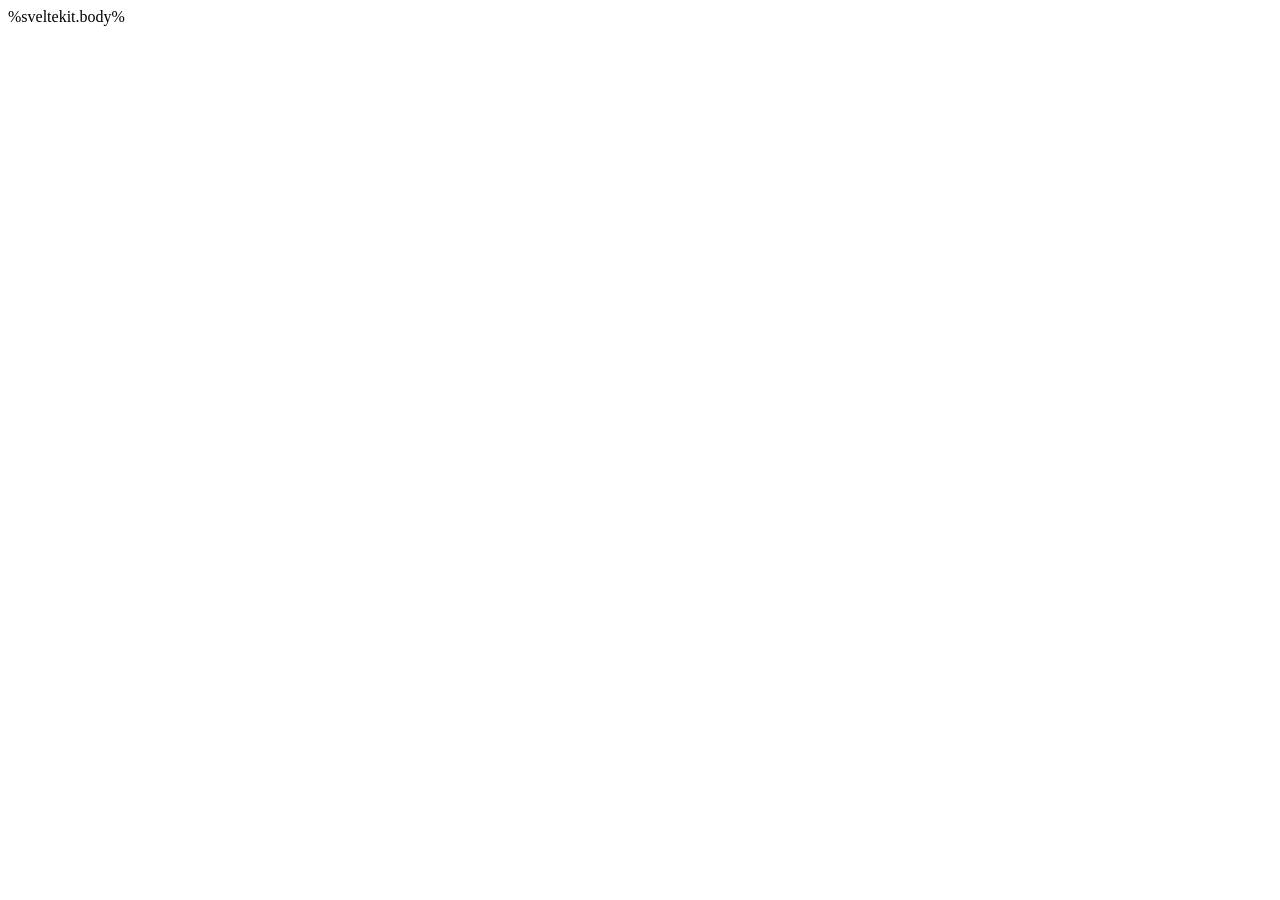
==== index.html @ 36b9b601 "Remove sveltekit.head placeholder from index.html Removed the placeholder for sveltekit.head in the " ====
<!doctype html>
<html lang="en" data-theme="dark">
	<head>
		<meta charset="utf-8" />
		<link rel="icon" href="%sveltekit.assets%/favicon.png" />
		<link rel="manifest" href="%sveltekit.assets%/manifest.webmanifest" />
		<link rel="apple-touch-icon" href="%sveltekit.assets%/favicon.png" />
		<meta name="apple-mobile-web-app-capable" content="yes" />
		<meta name="mobile-web-app-capable" content="yes" />
		<meta name="apple-mobile-web-app-status-bar-style" content="black-translucent" />
	</head>
	<body data-sveltekit-preload-data="off">
		<div style="display: contents">%sveltekit.body%</div>
	</body>
</html>
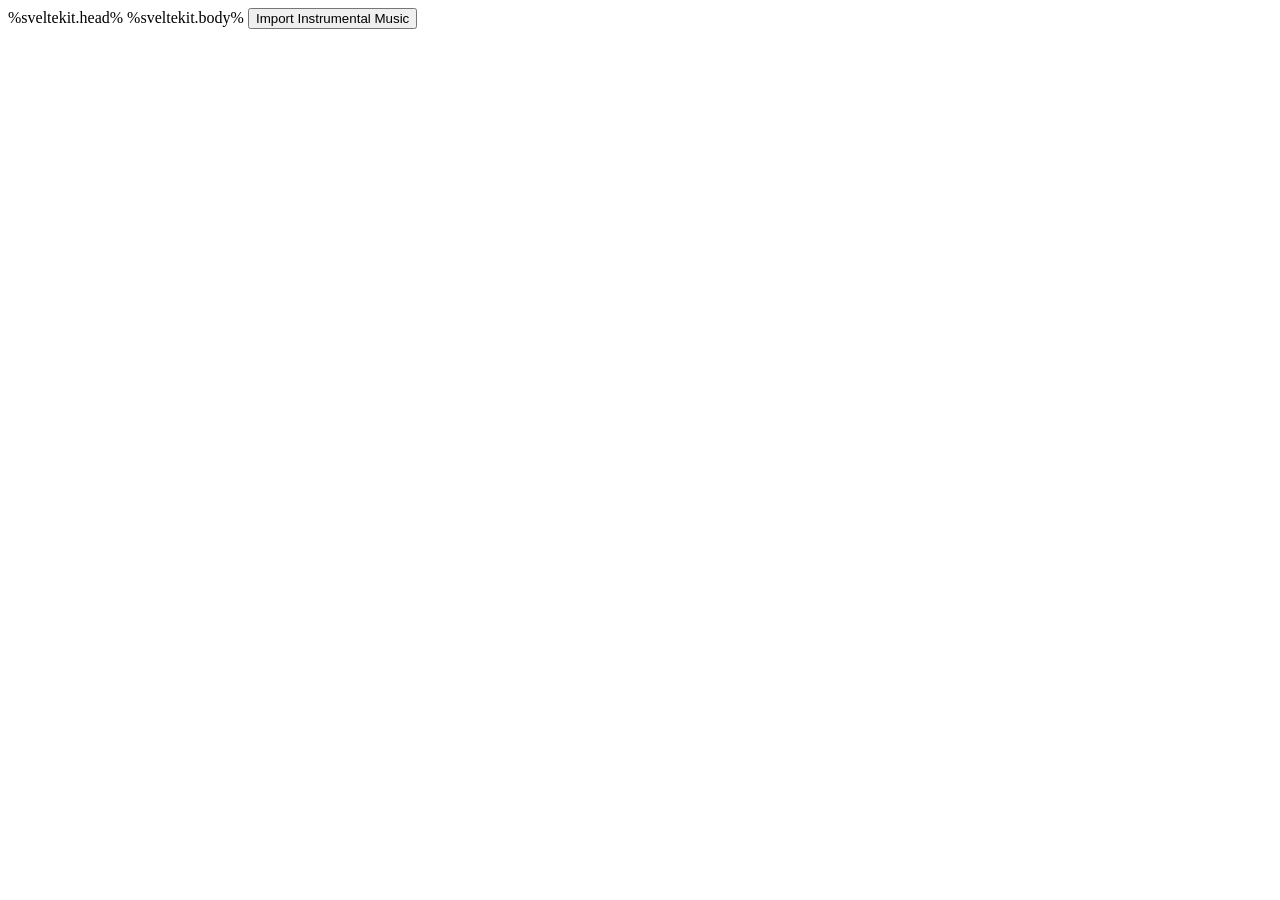
==== commit 0e24ffd7: "Add import functionality for instrumental music Added file input and button for importing instrument" ====
--- a/index.html
+++ b/index.html
@@ -8,8 +8,23 @@
 		<meta name="apple-mobile-web-app-capable" content="yes" />
 		<meta name="mobile-web-app-capable" content="yes" />
 		<meta name="apple-mobile-web-app-status-bar-style" content="black-translucent" />
+		%sveltekit.head%
 	</head>
 	<body data-sveltekit-preload-data="off">
 		<div style="display: contents">%sveltekit.body%</div>
+
+		<!-- Eklenen kısım -->
+		<input
+			type="file"
+			id="import-instrumental-input"
+			accept="audio/*"
+			style="display: none"
+		/>
+		<button
+			type="button"
+			onclick="document.getElementById('import-instrumental-input').click()"
+		>
+			Import Instrumental Music
+		</button>
 	</body>
 </html>
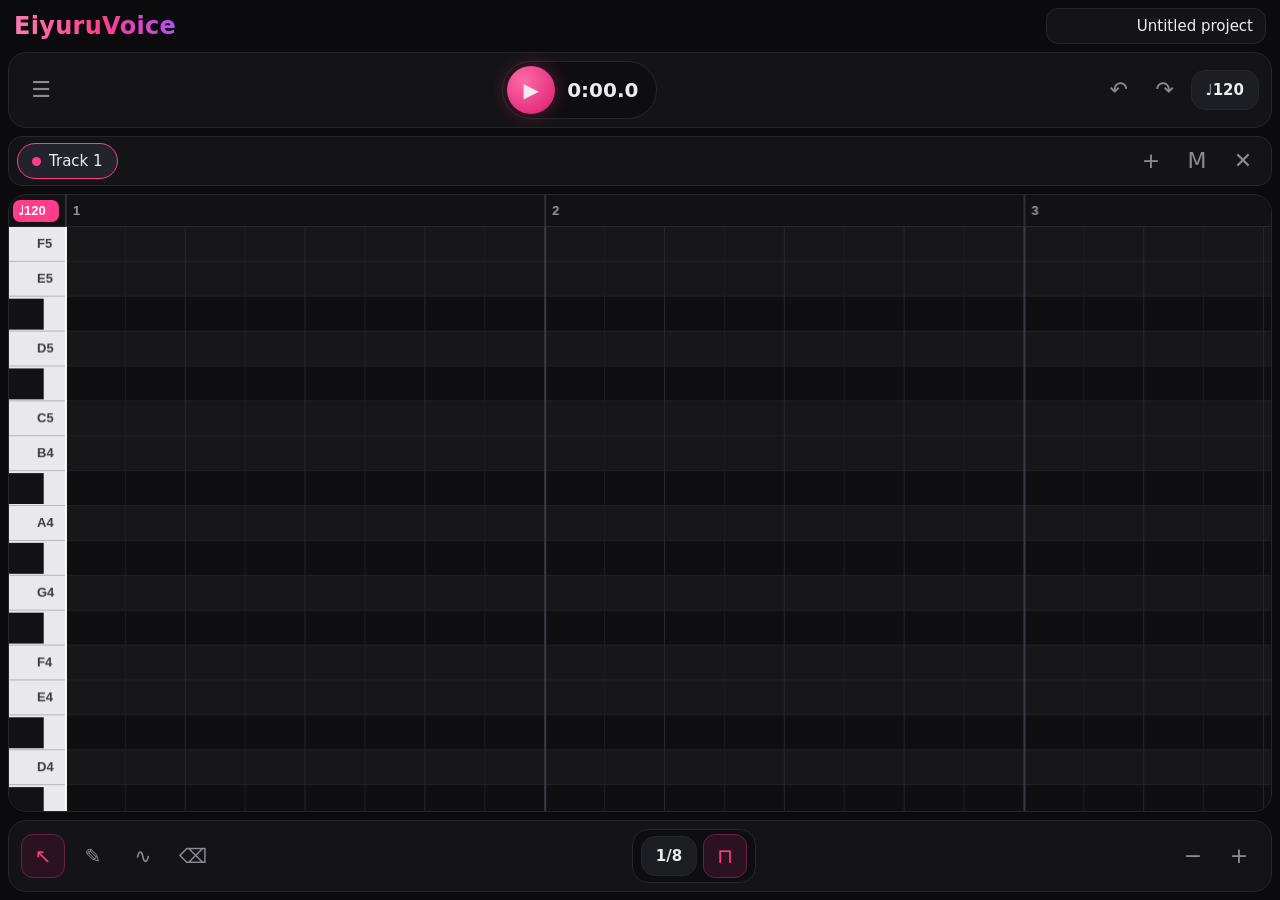
==== commit 8f87fdde: "New files added" ====
--- a/index.html
+++ b/index.html
@@ -1,30 +1,79 @@
 <!doctype html>
-<html lang="en" data-theme="dark">
-	<head>
-		<meta charset="utf-8" />
-		<link rel="icon" href="%sveltekit.assets%/favicon.png" />
-		<link rel="manifest" href="%sveltekit.assets%/manifest.webmanifest" />
-		<link rel="apple-touch-icon" href="%sveltekit.assets%/favicon.png" />
-		<meta name="apple-mobile-web-app-capable" content="yes" />
-		<meta name="mobile-web-app-capable" content="yes" />
-		<meta name="apple-mobile-web-app-status-bar-style" content="black-translucent" />
-		%sveltekit.head%
-	</head>
-	<body data-sveltekit-preload-data="off">
-		<div style="display: contents">%sveltekit.body%</div>
+<html lang="tr">
+<head>
+<meta charset="utf-8">
+<meta name="viewport" content="width=device-width,initial-scale=1,viewport-fit=cover">
+<title>EiyuruVoice</title>
+<link rel="stylesheet" href="style.css">
+</head>
+<body>
+<div class="brand">
+  <h1>EiyuruVoice</h1>
+  <input id="pname" class="pname" value="Adsız proje" maxlength="60" aria-label="Proje adı">
+</div>
+<header class="top">
+  <button id="menuBtn" class="ic" aria-label="Menü">☰</button>
+  <div class="play"><button id="playBtn" class="pbtn" aria-label="Oynat">▶</button><span id="time">0:00.0</span></div>
+  <div class="right">
+    <button id="undoBtn" class="ic" aria-label="Geri al">↶</button>
+    <button id="redoBtn" class="ic" aria-label="Yinele">↷</button>
+    <button id="bpmBtn" class="chip">♩120</button>
+  </div>
+</header>
 
-		<!-- Eklenen kısım -->
-		<input
-			type="file"
-			id="import-instrumental-input"
-			accept="audio/*"
-			style="display: none"
-		/>
-		<button
-			type="button"
-			onclick="document.getElementById('import-instrumental-input').click()"
-		>
-			Import Instrumental Music
-		</button>
-	</body>
+<div id="menu" hidden>
+  <label id="langRow"><span>Dil</span><select id="lang"><option value="tr">Türkçe</option><option value="en">English</option><option value="ja">日本語</option><option value="ar">العربية</option></select></label>
+  <button id="saveBtn">Projeyi kaydet</button>
+  <button id="openBtn">Projeyi aç</button>
+  <button id="ustBtn">UST / USTX içe aktar</button>
+  <button id="ustOut">UST dışa aktar (seçili track)</button>
+  <button id="ustxOut">USTX dışa aktar</button>
+  <button id="wavOut">WAV dışa aktar</button>
+  <button id="vibBtn">Seçili notaya vibrato</button>
+  <button id="phRom">Söz: Japonca → Romaji</button>
+  <button id="phHira">Söz: Romaji → Hiragana</button>
+  <button id="phKata">Söz: Romaji → Katakana</button>
+  <button id="vbBtn">Ses bankası yükle (zip)</button>
+  <p id="vbName">Ses bankası yok: yerleşik sentezleyici</p>
+  <button id="baseBtn">Banka kayıt perdesi</button>
+  <button id="importBtn">Import Instrumental Music</button>
+  <button id="removeInst">Enstrümantalı kaldır</button>
+  <p id="instName">Enstrümantal yüklenmedi</p>
+  <button id="resetPb">Seçili notanın pitch'ini sıfırla</button>
+  <button id="clearBtn">Bu trackin notalarını sil</button>
+  <input type="file" id="instInput" accept="audio/*" hidden>
+  <input type="file" id="fileIn" hidden>
+</div>
+
+<nav class="trackbar">
+  <div id="trkList"></div>
+  <button id="addTrk" class="ic" aria-label="Track ekle">+</button>
+  <button id="muteTrk" class="ic" aria-label="Sustur">M</button>
+  <button id="delTrk" class="ic" aria-label="Track sil">✕</button>
+</nav>
+
+<main id="roll"><canvas id="cv"></canvas></main>
+
+<footer class="tools">
+  <div class="group">
+    <button class="tool on" data-tool="select" aria-label="Seç">↖</button>
+    <button class="tool" data-tool="pencil" aria-label="Nota ekle">✎</button>
+    <button class="tool" data-tool="pitch" aria-label="Pitch çiz">∿</button>
+    <button class="tool" data-tool="erase" aria-label="Nota sil">⌫</button>
+  </div>
+  <div class="group">
+    <button id="snapBtn" class="chip">1/8</button>
+    <button id="magnet" class="tool on" aria-label="Izgaraya yapış">⊓</button>
+  </div>
+  <div class="group">
+    <button id="zoomOut" class="ic">−</button>
+    <button id="zoomIn" class="ic">+</button>
+  </div>
+</footer>
+<div id="toast" hidden></div>
+<script src="voicebank.js"></script>
+<script src="phonemizer.js"></script>
+<script src="i18n.js"></script>
+<script src="app.js"></script>
+</body>
 </html>
--- a/style.css
+++ b/style.css
@@ -0,0 +1,58 @@
+:root{
+  --bg:#0b0b0e; --panel:#141418; --line:#26262c; --text:#ececf0; --mute:#8b8b96;
+  --pink:#ff3d8b; --pink2:#d81b6a;
+  color-scheme:dark;
+}
+*{box-sizing:border-box;-webkit-tap-highlight-color:transparent}
+html,body{height:100%;margin:0}
+body{
+  display:flex;flex-direction:column;gap:8px;padding:8px;
+  padding-top:max(8px,env(safe-area-inset-top));padding-bottom:max(8px,env(safe-area-inset-bottom));
+  background:var(--bg);color:var(--text);
+  font:500 15px/1.2 "Segoe UI",Roboto,system-ui,sans-serif;
+  overflow:hidden;user-select:none;-webkit-user-select:none;
+}
+button{font:inherit;color:inherit;background:none;border:0;cursor:pointer}
+button:focus-visible{outline:2px solid var(--pink);outline-offset:2px}
+.top,.tools{
+  display:flex;align-items:center;justify-content:space-between;
+  padding:8px 12px;background:var(--panel);border:1px solid var(--line);border-radius:18px;
+}
+.ic{width:40px;height:40px;border-radius:12px;font-size:22px;color:var(--mute)}
+.ic:active{background:#22222a}
+.play{display:flex;align-items:center;gap:12px;padding:4px 18px 4px 4px;background:#0e0e12;border:1px solid var(--line);border-radius:999px}
+.pbtn{width:48px;height:48px;border-radius:50%;background:radial-gradient(circle at 35% 30%,#ff6aa9,var(--pink2));font-size:20px;box-shadow:0 0 18px #ff3d8b55}
+#time{font-size:20px;font-weight:700;font-variant-numeric:tabular-nums}
+.right,.group{display:flex;align-items:center;gap:6px}
+.chip{padding:10px 14px;border-radius:14px;background:#1d1d24;border:1px solid var(--line);font-weight:700}
+.tool{width:44px;height:44px;border-radius:12px;font-size:20px;color:var(--mute);border:1px solid transparent}
+.tool.on{color:var(--pink);background:#2a1220;border-color:#6b1f43}
+.group:nth-child(2){padding:4px 8px;background:#0e0e12;border:1px solid var(--line);border-radius:16px}
+#roll{flex:1;min-height:0;position:relative;border:1px solid var(--line);border-radius:18px;overflow:hidden;background:#101013}
+#cv{position:absolute;inset:0;width:100%;height:100%;touch-action:none;display:block}
+#menu{
+  position:absolute;z-index:5;top:calc(max(8px,env(safe-area-inset-top)) + 64px);left:12px;
+  display:flex;flex-direction:column;gap:4px;min-width:250px;padding:8px;
+  background:#1a1a20;border:1px solid var(--line);border-radius:16px;box-shadow:0 12px 40px #000a;
+}
+#menu[hidden],#toast[hidden]{display:none}
+#menu button{text-align:left;padding:12px 14px;border-radius:10px}
+#menu button:hover,#menu button:active{background:#2a2a33}
+#importBtn{color:var(--pink);font-weight:700}
+#instName{margin:4px 14px 6px;font-size:13px;color:var(--mute)}
+#toast{position:fixed;left:50%;bottom:90px;transform:translateX(-50%);padding:10px 16px;border-radius:12px;background:#2a1220;border:1px solid #6b1f43;z-index:9}
+
+.brand{display:flex;align-items:center;justify-content:space-between;gap:12px;padding:0 6px}
+.brand h1{margin:0;font-size:24px;font-weight:800;letter-spacing:.3px;background:linear-gradient(90deg,#ff7ab4,#ff3d8b 55%,#b84dff);-webkit-background-clip:text;background-clip:text;color:transparent}
+.pname{flex:0 1 220px;min-width:0;padding:8px 12px;border-radius:12px;background:var(--panel);border:1px solid var(--line);color:var(--text);font:inherit;text-align:right;user-select:text;-webkit-user-select:text}
+.pname:focus{outline:2px solid var(--pink)}
+.trackbar{display:flex;align-items:center;gap:6px;padding:4px 8px;background:var(--panel);border:1px solid var(--line);border-radius:14px}
+#trkList{flex:1;display:flex;gap:6px;overflow-x:auto;scrollbar-width:none}
+.trk{flex:none;padding:8px 14px;border-radius:999px;background:#1d1d24;border:1px solid var(--line);color:var(--mute);white-space:nowrap}
+.trk::before{content:"";display:inline-block;width:9px;height:9px;margin-right:8px;border-radius:50%;background:var(--c)}
+.trk.on{color:var(--text);border-color:var(--c);background:#23232b}
+.trk.mute{opacity:.45;text-decoration:line-through}
+#menu{top:calc(max(8px,env(safe-area-inset-top)) + 112px);max-height:70dvh;overflow:auto}
+#vbName{margin:4px 14px 6px;font-size:13px;color:var(--mute)}
+#langRow{display:flex;align-items:center;justify-content:space-between;gap:12px;padding:6px 14px 10px;color:var(--mute);font-size:13px}
+#lang{padding:6px 10px;border-radius:10px;background:#0e0e12;border:1px solid var(--line);color:var(--text);font:inherit}
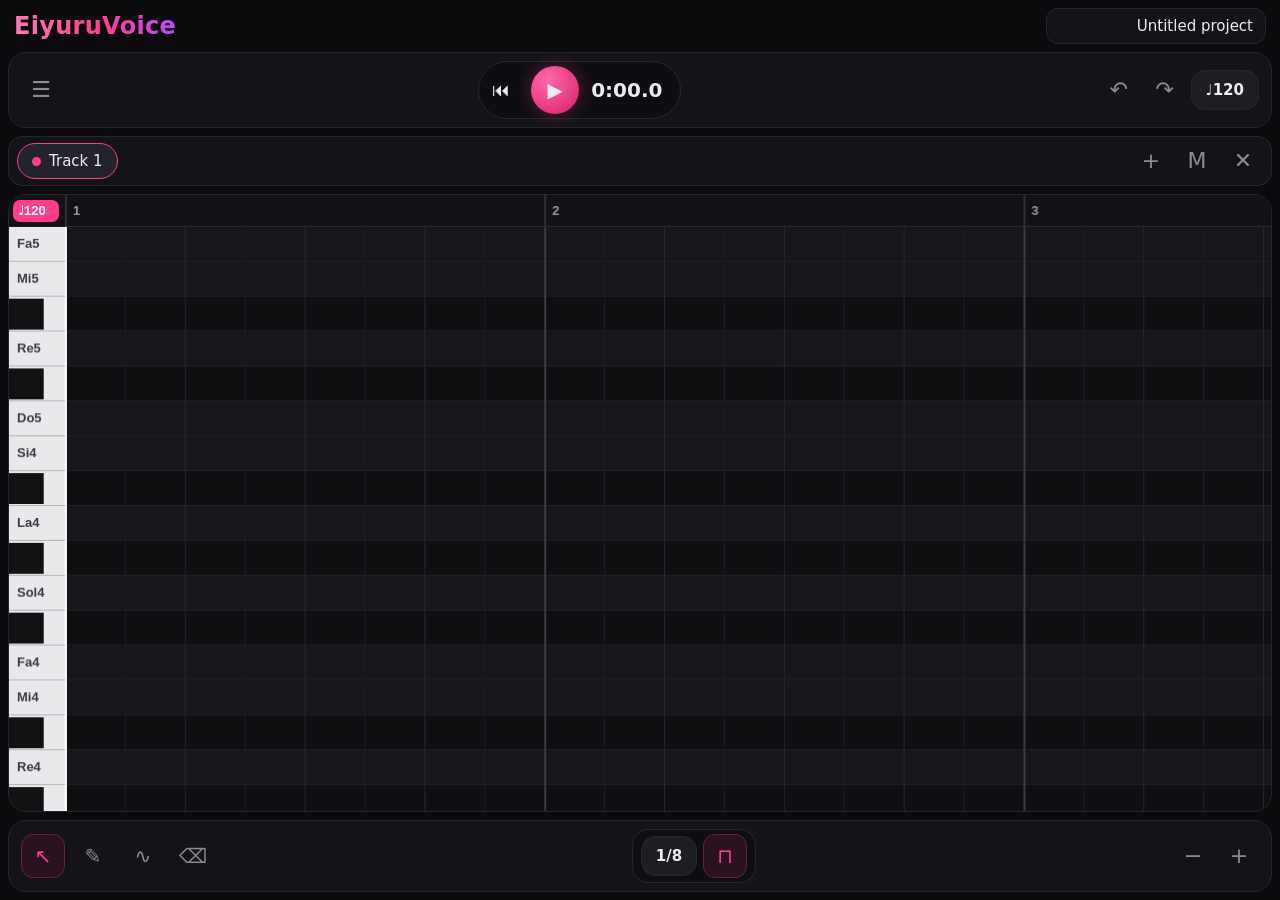
==== commit a30b0fc4: "Add files via upload" ====
--- a/index.html
+++ b/index.html
@@ -13,7 +13,7 @@
 </div>
 <header class="top">
   <button id="menuBtn" class="ic" aria-label="Menü">☰</button>
-  <div class="play"><button id="playBtn" class="pbtn" aria-label="Oynat">▶</button><span id="time">0:00.0</span></div>
+  <div class="play"><button id="homeBtn" class="ic" aria-label="Başa al">⏮</button><button id="playBtn" class="pbtn" aria-label="Oynat">▶</button><span id="time">0:00.0</span></div>
   <div class="right">
     <button id="undoBtn" class="ic" aria-label="Geri al">↶</button>
     <button id="redoBtn" class="ic" aria-label="Yinele">↷</button>
@@ -23,6 +23,7 @@
 
 <div id="menu" hidden>
   <label id="langRow"><span>Dil</span><select id="lang"><option value="tr">Türkçe</option><option value="en">English</option><option value="ja">日本語</option><option value="ar">العربية</option></select></label>
+  <button id="newBtn">Yeni proje</button>
   <button id="saveBtn">Projeyi kaydet</button>
   <button id="openBtn">Projeyi aç</button>
   <button id="ustBtn">UST / USTX içe aktar</button>
@@ -72,6 +73,7 @@
 </footer>
 <div id="toast" hidden></div>
 <script src="voicebank.js"></script>
+<script src="dsp.js"></script>
 <script src="phonemizer.js"></script>
 <script src="i18n.js"></script>
 <script src="app.js"></script>
--- a/style.css
+++ b/style.css
@@ -56,3 +56,6 @@
 #vbName{margin:4px 14px 6px;font-size:13px;color:var(--mute)}
 #langRow{display:flex;align-items:center;justify-content:space-between;gap:12px;padding:6px 14px 10px;color:var(--mute);font-size:13px}
 #lang{padding:6px 10px;border-radius:10px;background:#0e0e12;border:1px solid var(--line);color:var(--text);font:inherit}
+
+.play .ic{width:36px;height:36px;font-size:18px;color:var(--text)}
+#newBtn{color:var(--pink);font-weight:700}
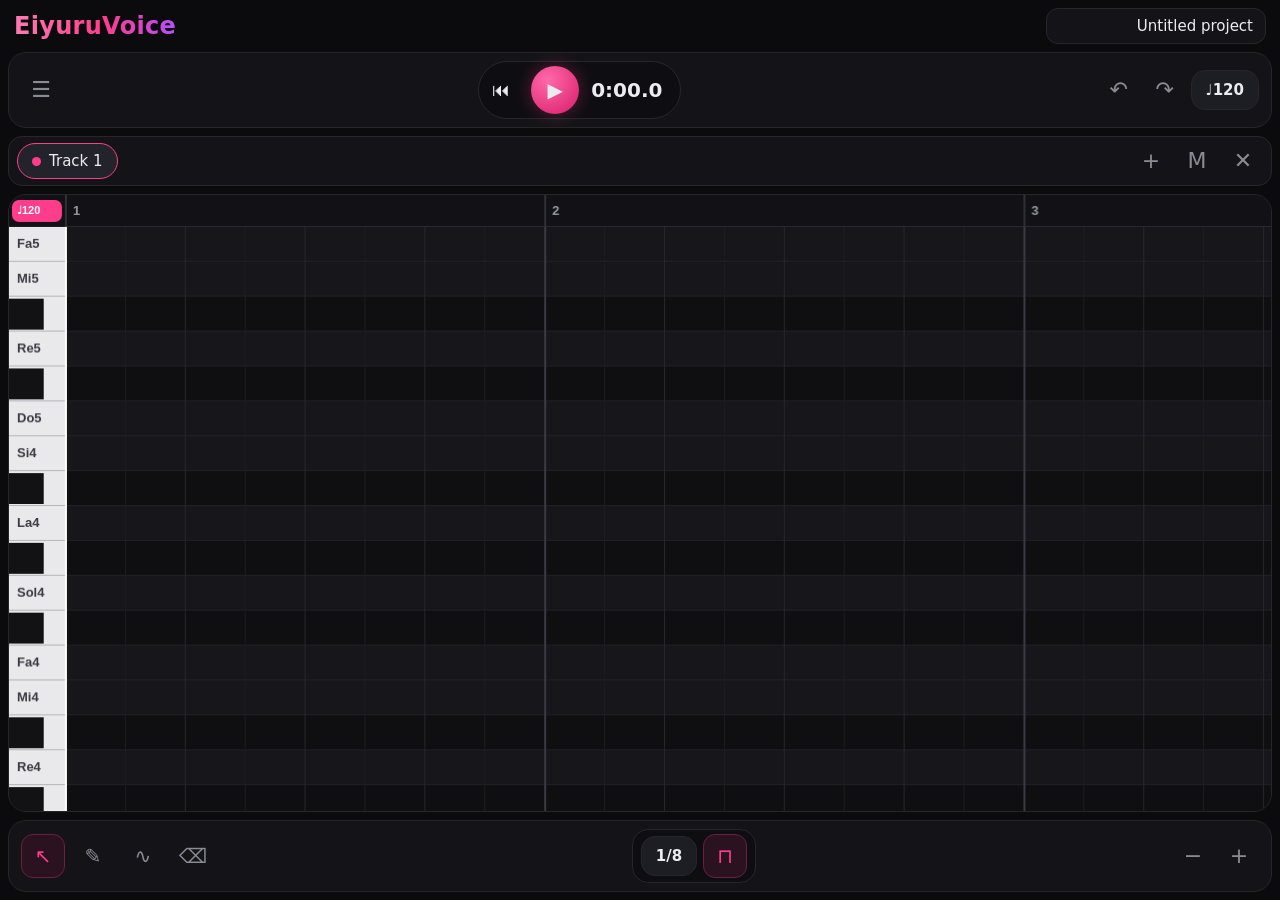
==== commit 908cb639: "Add files via upload" ====
--- a/index.html
+++ b/index.html
@@ -37,7 +37,7 @@
   <button id="vbBtn">Ses bankası yükle (zip)</button>
   <p id="vbName">Ses bankası yok: yerleşik sentezleyici</p>
   <button id="baseBtn">Banka kayıt perdesi</button>
-  <button id="importBtn">Import Instrumental Music</button>
+  <button id="importBtn">Enstrümantal müzik içe aktar</button>
   <button id="removeInst">Enstrümantalı kaldır</button>
   <p id="instName">Enstrümantal yüklenmedi</p>
   <button id="resetPb">Seçili notanın pitch'ini sıfırla</button>
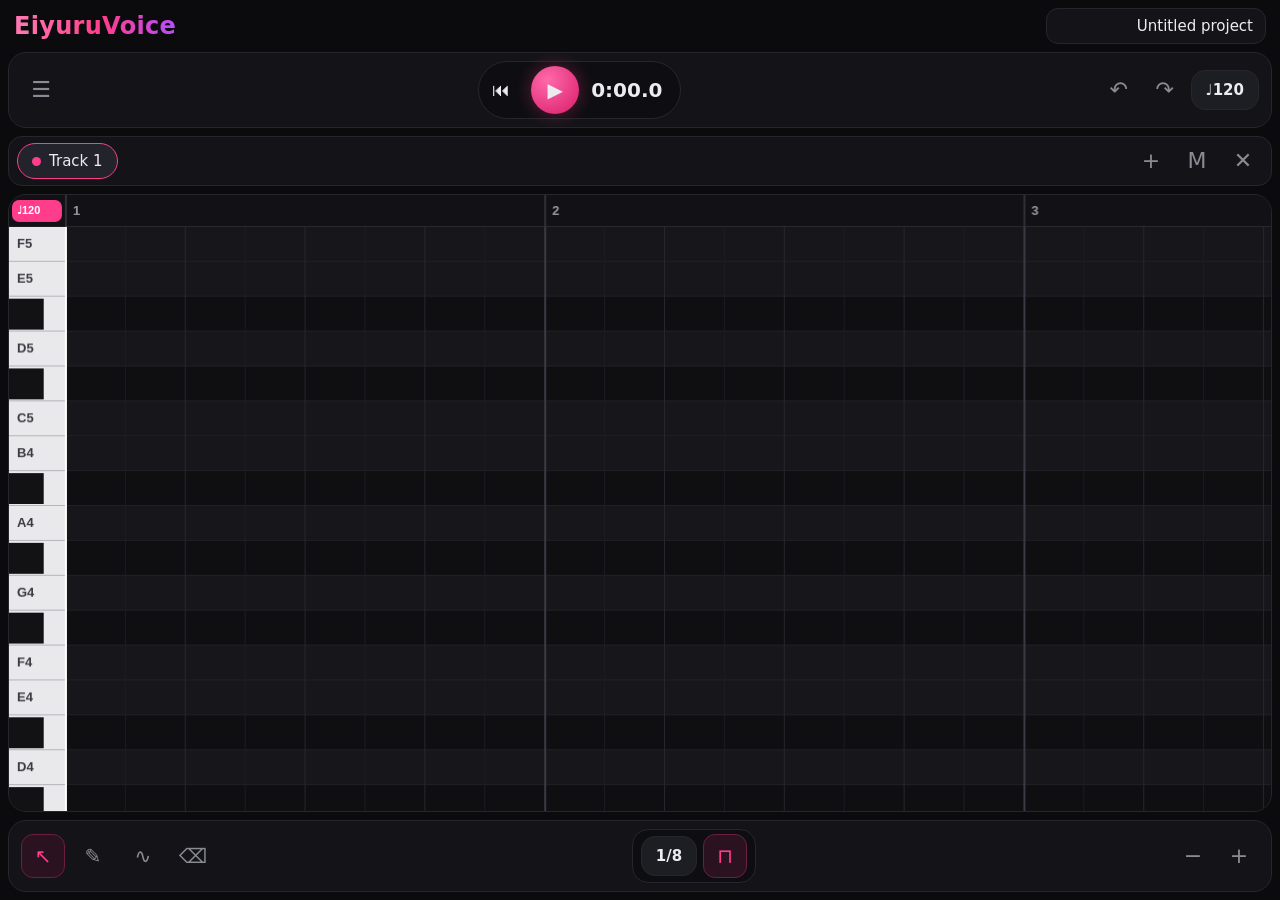
==== commit 67767995: "Add files via upload" ====
--- a/index.html
+++ b/index.html
@@ -29,16 +29,21 @@
   <button id="ustBtn">UST / USTX içe aktar</button>
   <button id="ustOut">UST dışa aktar (seçili track)</button>
   <button id="ustxOut">USTX dışa aktar</button>
+  <button id="evpfOut">EVPF dışa aktar</button>
+  <button id="evpfIn">EVPF içe aktar</button>
   <button id="wavOut">WAV dışa aktar</button>
   <button id="vibBtn">Seçili notaya vibrato</button>
+  <button id="humanBtn" class="on">Doğal ifade (glide, vibrato, titreşim)</button>
   <button id="phRom">Söz: Japonca → Romaji</button>
   <button id="phHira">Söz: Romaji → Hiragana</button>
   <button id="phKata">Söz: Romaji → Katakana</button>
-  <button id="vbBtn">Ses bankası yükle (zip)</button>
+  <button id="vbBtn">Ses bankası yükle (zip / rar / dosyalar)</button>
+  <button id="vbDir">Ses bankası klasörü seç</button>
   <p id="vbName">Ses bankası yok: yerleşik sentezleyici</p>
   <button id="baseBtn">Banka kayıt perdesi</button>
   <button id="importBtn">Enstrümantal müzik içe aktar</button>
   <button id="removeInst">Enstrümantalı kaldır</button>
+  <button id="instSet">Enstrümantal ayarları (ses, vokal azaltma, kaydırma)</button>
   <p id="instName">Enstrümantal yüklenmedi</p>
   <button id="resetPb">Seçili notanın pitch'ini sıfırla</button>
   <button id="clearBtn">Bu trackin notalarını sil</button>
--- a/style.css
+++ b/style.css
@@ -59,3 +59,4 @@
 
 .play .ic{width:36px;height:36px;font-size:18px;color:var(--text)}
 #newBtn{color:var(--pink);font-weight:700}
+#menu button.on{color:var(--pink);font-weight:700}
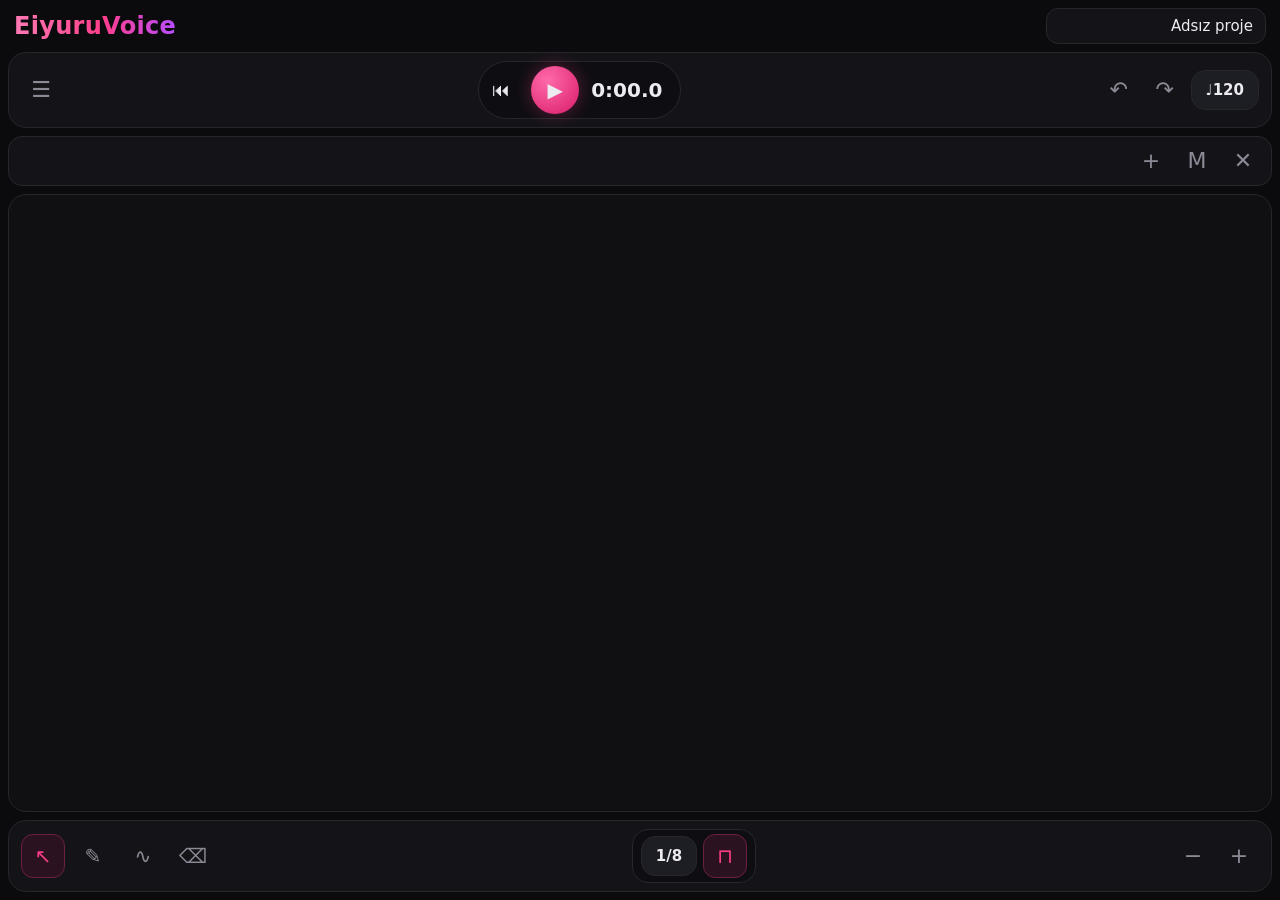
==== commit 1e85d818: "Rename index (2).html to index.html" ====
--- a/index.html
+++ b/index.html
@@ -4,7 +4,7 @@
 <meta charset="utf-8">
 <meta name="viewport" content="width=device-width,initial-scale=1,viewport-fit=cover">
 <title>EiyuruVoice</title>
-<link rel="stylesheet" href="style.css">
+<link rel="stylesheet" href="style (1).css">
 </head>
 <body>
 <div class="brand">
@@ -40,6 +40,7 @@
   <button id="vbBtn">Ses bankası yükle (zip / rar / dosyalar)</button>
   <button id="vbDir">Ses bankası klasörü seç</button>
   <p id="vbName">Ses bankası yok: yerleşik sentezleyici</p>
+  <label id="singerRow"><span>Şarkıcı (seçili track)</span><select id="singer"></select></label>
   <button id="baseBtn">Banka kayıt perdesi</button>
   <button id="importBtn">Enstrümantal müzik içe aktar</button>
   <button id="removeInst">Enstrümantalı kaldır</button>
@@ -80,7 +81,7 @@
 <script src="voicebank.js"></script>
 <script src="dsp.js"></script>
 <script src="phonemizer.js"></script>
-<script src="i18n.js"></script>
+<script src="i18n (1).js"></script>
 <script src="app.js"></script>
 </body>
 </html>
--- a/style (1).css
+++ b/style (1).css
@@ -0,0 +1,64 @@
+:root{
+  --bg:#0b0b0e; --panel:#141418; --line:#26262c; --text:#ececf0; --mute:#8b8b96;
+  --pink:#ff3d8b; --pink2:#d81b6a;
+  color-scheme:dark;
+}
+*{box-sizing:border-box;-webkit-tap-highlight-color:transparent}
+html,body{height:100%;margin:0}
+body{
+  display:flex;flex-direction:column;gap:8px;padding:8px;
+  padding-top:max(8px,env(safe-area-inset-top));padding-bottom:max(8px,env(safe-area-inset-bottom));
+  background:var(--bg);color:var(--text);
+  font:500 15px/1.2 "Segoe UI",Roboto,system-ui,sans-serif;
+  overflow:hidden;user-select:none;-webkit-user-select:none;
+}
+button{font:inherit;color:inherit;background:none;border:0;cursor:pointer}
+button:focus-visible{outline:2px solid var(--pink);outline-offset:2px}
+.top,.tools{
+  display:flex;align-items:center;justify-content:space-between;
+  padding:8px 12px;background:var(--panel);border:1px solid var(--line);border-radius:18px;
+}
+.ic{width:40px;height:40px;border-radius:12px;font-size:22px;color:var(--mute)}
+.ic:active{background:#22222a}
+.play{display:flex;align-items:center;gap:12px;padding:4px 18px 4px 4px;background:#0e0e12;border:1px solid var(--line);border-radius:999px}
+.pbtn{width:48px;height:48px;border-radius:50%;background:radial-gradient(circle at 35% 30%,#ff6aa9,var(--pink2));font-size:20px;box-shadow:0 0 18px #ff3d8b55}
+#time{font-size:20px;font-weight:700;font-variant-numeric:tabular-nums}
+.right,.group{display:flex;align-items:center;gap:6px}
+.chip{padding:10px 14px;border-radius:14px;background:#1d1d24;border:1px solid var(--line);font-weight:700}
+.tool{width:44px;height:44px;border-radius:12px;font-size:20px;color:var(--mute);border:1px solid transparent}
+.tool.on{color:var(--pink);background:#2a1220;border-color:#6b1f43}
+.group:nth-child(2){padding:4px 8px;background:#0e0e12;border:1px solid var(--line);border-radius:16px}
+#roll{flex:1;min-height:0;position:relative;border:1px solid var(--line);border-radius:18px;overflow:hidden;background:#101013}
+#cv{position:absolute;inset:0;width:100%;height:100%;touch-action:none;display:block}
+#menu{
+  position:absolute;z-index:5;top:calc(max(8px,env(safe-area-inset-top)) + 64px);left:12px;
+  display:flex;flex-direction:column;gap:4px;min-width:250px;padding:8px;
+  background:#1a1a20;border:1px solid var(--line);border-radius:16px;box-shadow:0 12px 40px #000a;
+}
+#menu[hidden],#toast[hidden]{display:none}
+#menu button{text-align:left;padding:12px 14px;border-radius:10px}
+#menu button:hover,#menu button:active{background:#2a2a33}
+#importBtn{color:var(--pink);font-weight:700}
+#instName{margin:4px 14px 6px;font-size:13px;color:var(--mute)}
+#toast{position:fixed;left:50%;bottom:90px;transform:translateX(-50%);padding:10px 16px;border-radius:12px;background:#2a1220;border:1px solid #6b1f43;z-index:9}
+
+.brand{display:flex;align-items:center;justify-content:space-between;gap:12px;padding:0 6px}
+.brand h1{margin:0;font-size:24px;font-weight:800;letter-spacing:.3px;background:linear-gradient(90deg,#ff7ab4,#ff3d8b 55%,#b84dff);-webkit-background-clip:text;background-clip:text;color:transparent}
+.pname{flex:0 1 220px;min-width:0;padding:8px 12px;border-radius:12px;background:var(--panel);border:1px solid var(--line);color:var(--text);font:inherit;text-align:right;user-select:text;-webkit-user-select:text}
+.pname:focus{outline:2px solid var(--pink)}
+.trackbar{display:flex;align-items:center;gap:6px;padding:4px 8px;background:var(--panel);border:1px solid var(--line);border-radius:14px}
+#trkList{flex:1;display:flex;gap:6px;overflow-x:auto;scrollbar-width:none}
+.trk{flex:none;padding:8px 14px;border-radius:999px;background:#1d1d24;border:1px solid var(--line);color:var(--mute);white-space:nowrap}
+.trk::before{content:"";display:inline-block;width:9px;height:9px;margin-right:8px;border-radius:50%;background:var(--c)}
+.trk.on{color:var(--text);border-color:var(--c);background:#23232b}
+.trk.mute{opacity:.45;text-decoration:line-through}
+#menu{top:calc(max(8px,env(safe-area-inset-top)) + 112px);max-height:70dvh;overflow:auto}
+#vbName{margin:4px 14px 6px;font-size:13px;color:var(--mute)}
+#langRow{display:flex;align-items:center;justify-content:space-between;gap:12px;padding:6px 14px 10px;color:var(--mute);font-size:13px}
+#lang{padding:6px 10px;border-radius:10px;background:#0e0e12;border:1px solid var(--line);color:var(--text);font:inherit}
+
+.play .ic{width:36px;height:36px;font-size:18px;color:var(--text)}
+#newBtn{color:var(--pink);font-weight:700}
+#menu button.on{color:var(--pink);font-weight:700}
+#singerRow{display:flex;align-items:center;justify-content:space-between;gap:12px;padding:4px 14px 8px;color:var(--mute);font-size:13px}
+#singer{max-width:150px;padding:6px 8px;border-radius:10px;background:#0e0e12;border:1px solid var(--line);color:var(--text);font:inherit}
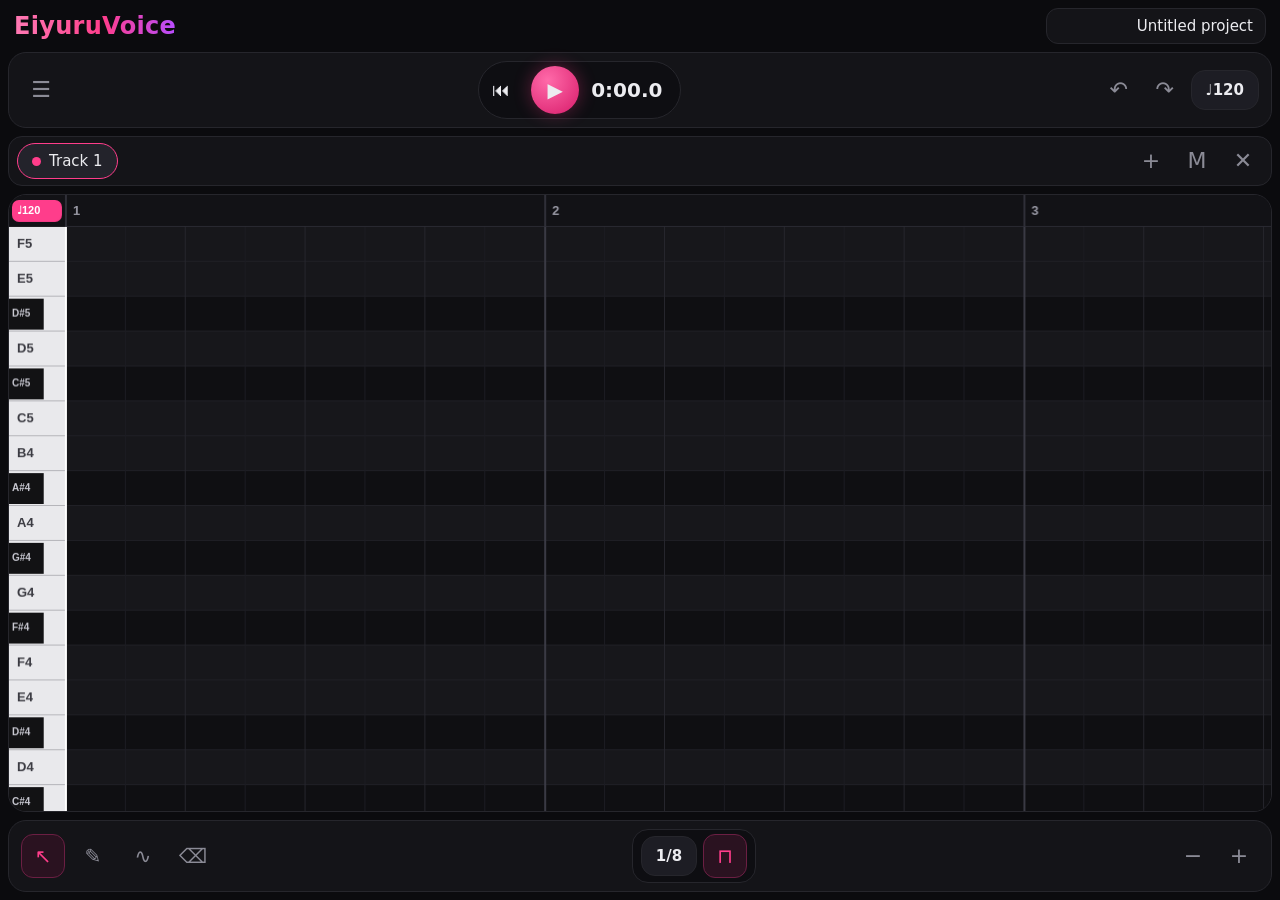
==== commit 9074a978: "Add files via upload" ====
--- a/index.html
+++ b/index.html
@@ -4,7 +4,7 @@
 <meta charset="utf-8">
 <meta name="viewport" content="width=device-width,initial-scale=1,viewport-fit=cover">
 <title>EiyuruVoice</title>
-<link rel="stylesheet" href="style (1).css">
+<link rel="stylesheet" href="style.css">
 </head>
 <body>
 <div class="brand">
@@ -32,6 +32,9 @@
   <button id="evpfOut">EVPF dışa aktar</button>
   <button id="evpfIn">EVPF içe aktar</button>
   <button id="wavOut">WAV dışa aktar</button>
+  <button id="vocLoad">Vokoder modelini yükle (.onnx)</button>
+  <button id="vocPlay">Vokoderle çal (NSF-HiFiGAN)</button>
+  <button id="vocWav">Vokoderle WAV dışa aktar</button>
   <button id="vibBtn">Seçili notaya vibrato</button>
   <button id="humanBtn" class="on">Doğal ifade (glide, vibrato, titreşim)</button>
   <button id="phRom">Söz: Japonca → Romaji</button>
@@ -80,8 +83,9 @@
 <div id="toast" hidden></div>
 <script src="voicebank.js"></script>
 <script src="dsp.js"></script>
+<script src="vocoder.js"></script>
 <script src="phonemizer.js"></script>
-<script src="i18n (1).js"></script>
+<script src="i18n.js"></script>
 <script src="app.js"></script>
 </body>
 </html>
--- a/style.css
+++ b/style.css
@@ -0,0 +1,72 @@
+:root{
+  --bg:#0b0b0e; --panel:#141418; --line:#26262c; --text:#ececf0; --mute:#8b8b96;
+  --pink:#ff3d8b; --pink2:#d81b6a;
+  color-scheme:dark;
+}
+*{box-sizing:border-box;-webkit-tap-highlight-color:transparent}
+html,body{height:100%;margin:0}
+body{
+  display:flex;flex-direction:column;gap:8px;padding:8px;
+  padding-top:max(8px,env(safe-area-inset-top));padding-bottom:max(8px,env(safe-area-inset-bottom));
+  background:var(--bg);color:var(--text);
+  font:500 15px/1.2 "Segoe UI",Roboto,system-ui,sans-serif;
+  overflow:hidden;user-select:none;-webkit-user-select:none;
+}
+button{font:inherit;color:inherit;background:none;border:0;cursor:pointer}
+button:focus-visible{outline:2px solid var(--pink);outline-offset:2px}
+.top,.tools{
+  display:flex;align-items:center;justify-content:space-between;
+  padding:8px 12px;background:var(--panel);border:1px solid var(--line);border-radius:18px;
+}
+.ic{width:40px;height:40px;border-radius:12px;font-size:22px;color:var(--mute)}
+.ic:active{background:#22222a}
+.play{display:flex;align-items:center;gap:12px;padding:4px 18px 4px 4px;background:#0e0e12;border:1px solid var(--line);border-radius:999px}
+.pbtn{width:48px;height:48px;border-radius:50%;background:radial-gradient(circle at 35% 30%,#ff6aa9,var(--pink2));font-size:20px;box-shadow:0 0 18px #ff3d8b55}
+#time{font-size:20px;font-weight:700;font-variant-numeric:tabular-nums}
+.right,.group{display:flex;align-items:center;gap:6px}
+.chip{padding:10px 14px;border-radius:14px;background:#1d1d24;border:1px solid var(--line);font-weight:700}
+.tool{width:44px;height:44px;border-radius:12px;font-size:20px;color:var(--mute);border:1px solid transparent}
+.tool.on{color:var(--pink);background:#2a1220;border-color:#6b1f43}
+.group:nth-child(2){padding:4px 8px;background:#0e0e12;border:1px solid var(--line);border-radius:16px}
+#roll{flex:1;min-height:0;position:relative;border:1px solid var(--line);border-radius:18px;overflow:hidden;background:#101013}
+#cv{position:absolute;inset:0;width:100%;height:100%;touch-action:none;display:block}
+#menu{
+  position:absolute;z-index:5;top:calc(max(8px,env(safe-area-inset-top)) + 64px);left:12px;
+  display:flex;flex-direction:column;gap:4px;min-width:250px;padding:8px;
+  background:#1a1a20;border:1px solid var(--line);border-radius:16px;box-shadow:0 12px 40px #000a;
+}
+#menu[hidden],#toast[hidden]{display:none}
+#menu button{text-align:left;padding:12px 14px;border-radius:10px}
+#menu button:hover,#menu button:active{background:#2a2a33}
+#importBtn{color:var(--pink);font-weight:700}
+#instName{margin:4px 14px 6px;font-size:13px;color:var(--mute)}
+#toast{position:fixed;left:50%;bottom:90px;transform:translateX(-50%);padding:10px 16px;border-radius:12px;background:#2a1220;border:1px solid #6b1f43;z-index:9}
+
+.brand{display:flex;align-items:center;justify-content:space-between;gap:12px;padding:0 6px}
+.brand h1{margin:0;font-size:24px;font-weight:800;letter-spacing:.3px;background:linear-gradient(90deg,#ff7ab4,#ff3d8b 55%,#b84dff);-webkit-background-clip:text;background-clip:text;color:transparent}
+.pname{flex:0 1 220px;min-width:0;padding:8px 12px;border-radius:12px;background:var(--panel);border:1px solid var(--line);color:var(--text);font:inherit;text-align:right;user-select:text;-webkit-user-select:text}
+.pname:focus{outline:2px solid var(--pink)}
+.trackbar{display:flex;align-items:center;gap:6px;padding:4px 8px;background:var(--panel);border:1px solid var(--line);border-radius:14px}
+#trkList{flex:1;display:flex;gap:6px;overflow-x:auto;scrollbar-width:none}
+.trk{flex:none;padding:8px 14px;border-radius:999px;background:#1d1d24;border:1px solid var(--line);color:var(--mute);white-space:nowrap}
+.trk::before{content:"";display:inline-block;width:9px;height:9px;margin-right:8px;border-radius:50%;background:var(--c)}
+.trk.on{color:var(--text);border-color:var(--c);background:#23232b}
+.trk.mute{opacity:.45;text-decoration:line-through}
+#menu{top:calc(max(8px,env(safe-area-inset-top)) + 112px);max-height:70dvh;overflow:auto}
+#vbName{margin:4px 14px 6px;font-size:13px;color:var(--mute)}
+#langRow{display:flex;align-items:center;justify-content:space-between;gap:12px;padding:6px 14px 10px;color:var(--mute);font-size:13px}
+#lang{padding:6px 10px;border-radius:10px;background:#0e0e12;border:1px solid var(--line);color:var(--text);font:inherit}
+
+.play .ic{width:36px;height:36px;font-size:18px;color:var(--text)}
+#newBtn{color:var(--pink);font-weight:700}
+#menu button.on{color:var(--pink);font-weight:700}
+#singerRow{display:flex;align-items:center;justify-content:space-between;gap:12px;padding:4px 14px 8px;color:var(--mute);font-size:13px}
+#singer{max-width:150px;padding:6px 8px;border-radius:10px;background:#0e0e12;border:1px solid var(--line);color:var(--text);font:inherit}
+
+.dlg{position:fixed;inset:0;background:#000a;display:flex;align-items:center;justify-content:center;z-index:50;padding:16px}
+.dlgbox{background:#1a1a20;border:1px solid var(--line);border-radius:16px;padding:16px;max-width:420px;width:100%;box-shadow:0 12px 40px #000a}
+.dlgbox p{white-space:pre-line;margin:0 0 12px;line-height:1.4}
+.dlgbox input{width:100%;padding:10px 12px;border-radius:10px;background:#0e0e12;border:1px solid var(--line);color:var(--text);font:inherit;margin-bottom:12px;user-select:text;-webkit-user-select:text}
+.dlgrow{display:flex;gap:8px;justify-content:flex-end}
+.dlgrow button{padding:10px 18px;border-radius:12px;background:#23232b;border:1px solid var(--line)}
+.dlgrow button:last-child{background:var(--pink);border-color:var(--pink);color:#fff;font-weight:700}
